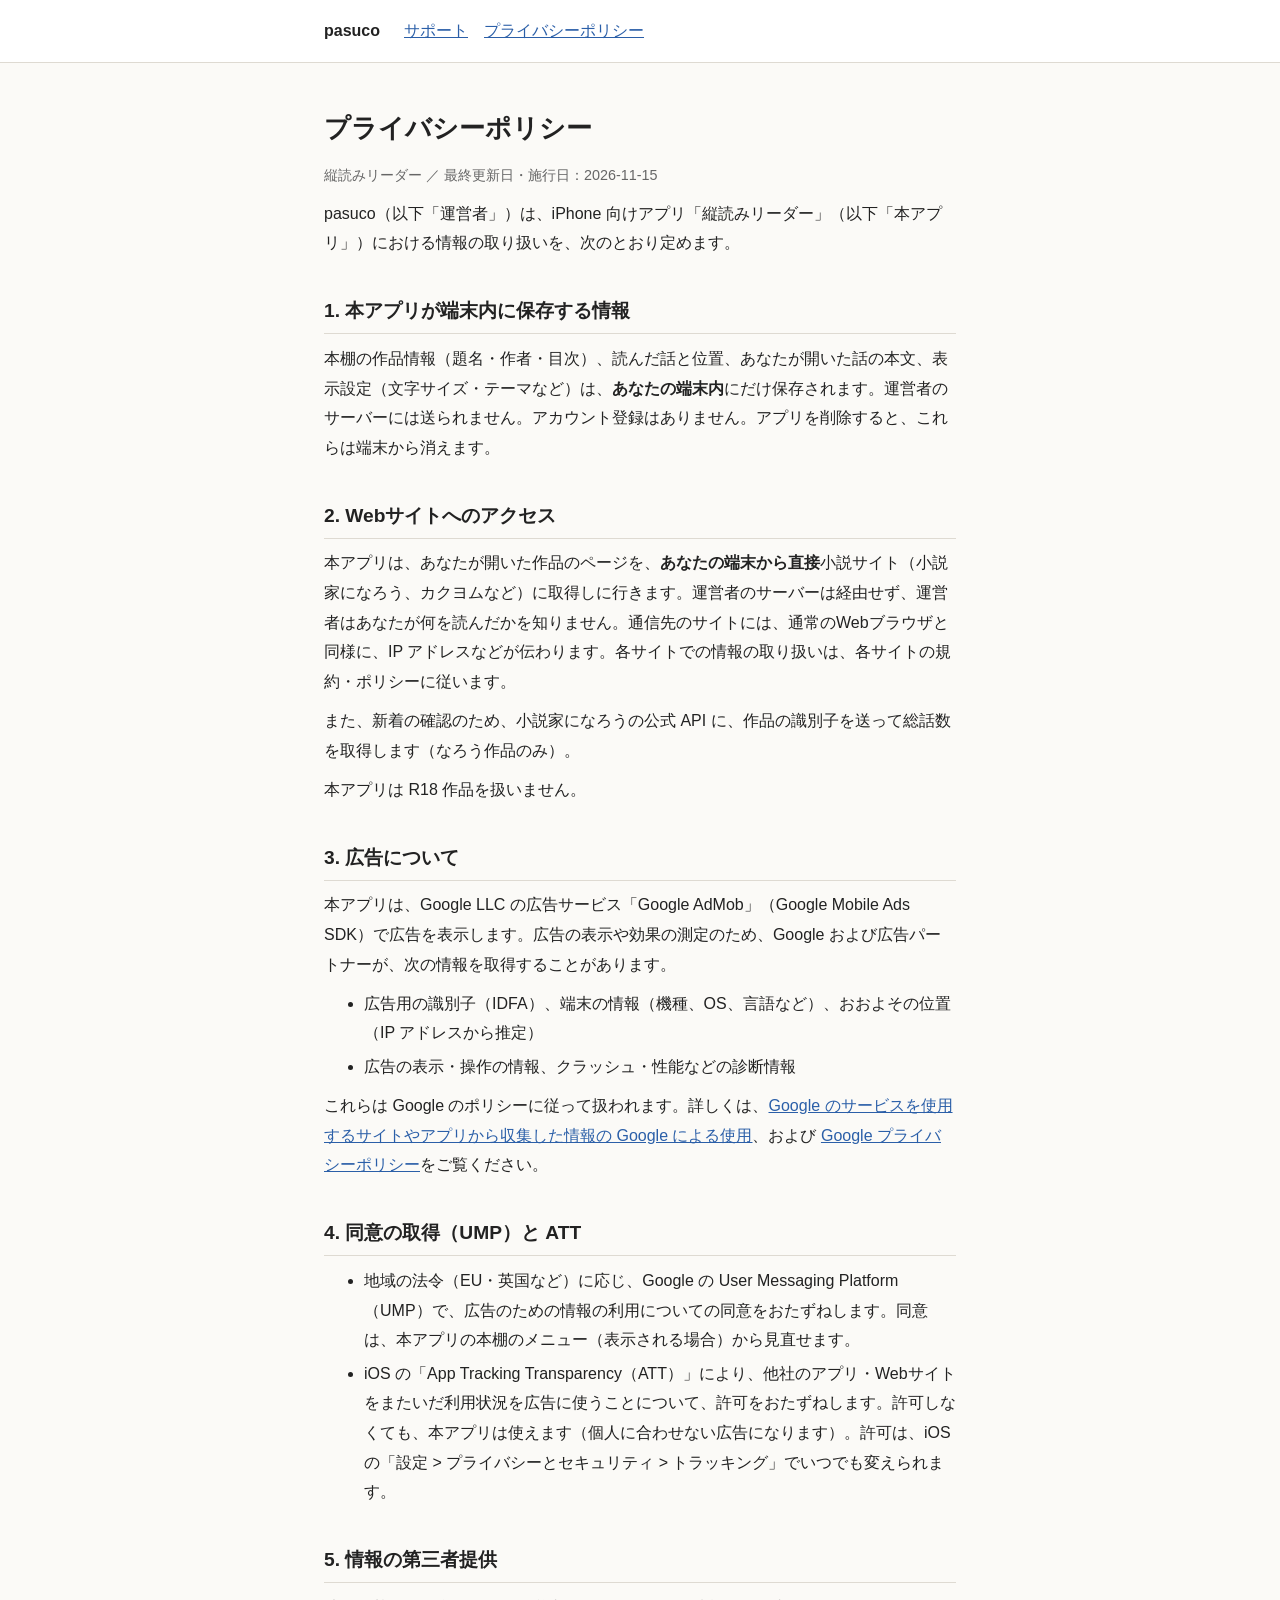
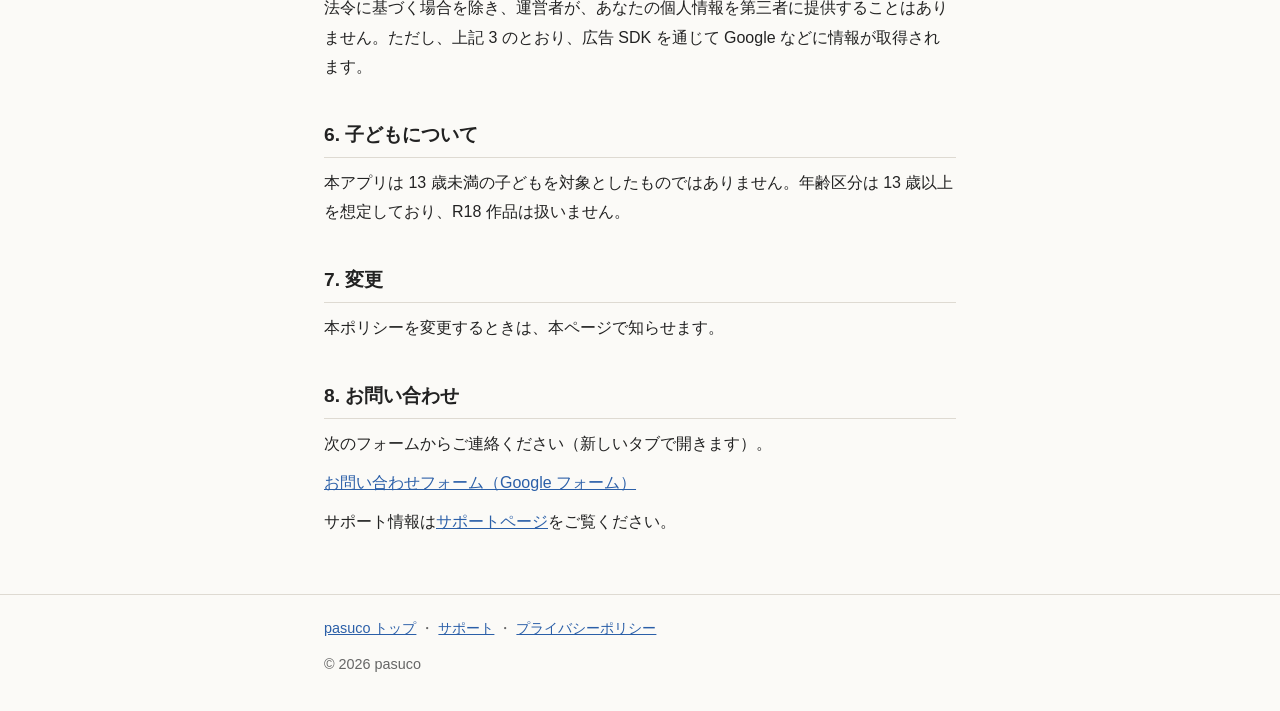
==== novel-reader/privacy/index.html @ cdd198d7 "静的サイトを追加（トップ・サポート・プライバシーポリシー・app-ads.txt） Co-Authored-By: Claude Sonnet 5.5 <noreply@anthropic.com>" ====
<!DOCTYPE html>
<html lang="ja">
<head>
<meta charset="utf-8">
<meta name="viewport" content="width=device-width, initial-scale=1">
<meta name="color-scheme" content="light dark">
<title>プライバシーポリシー - 縦読みリーダー</title>
<meta name="description" content="縦読みリーダーのプライバシーポリシー。">
<link rel="stylesheet" href="../../styles.css">
</head>
<body>
<header class="site"><div class="wrap">
<a class="brand" href="../../index.html">pasuco</a>
<nav><a href="../../novel-reader/support/">サポート</a><a href="../../novel-reader/privacy/">プライバシーポリシー</a></nav>
</div></header>
<main class="wrap">
<h1>プライバシーポリシー</h1>
<p class="meta">縦読みリーダー ／ 最終更新日・施行日：2026-11-15</p>

<p>pasuco（以下「運営者」）は、iPhone 向けアプリ「縦読みリーダー」（以下「本アプリ」）における情報の取り扱いを、次のとおり定めます。</p>

<h2>1. 本アプリが端末内に保存する情報</h2>
<p>本棚の作品情報（題名・作者・目次）、読んだ話と位置、あなたが開いた話の本文、表示設定（文字サイズ・テーマなど）は、<strong>あなたの端末内</strong>にだけ保存されます。運営者のサーバーには送られません。アカウント登録はありません。アプリを削除すると、これらは端末から消えます。</p>

<h2>2. Webサイトへのアクセス</h2>
<p>本アプリは、あなたが開いた作品のページを、<strong>あなたの端末から直接</strong>小説サイト（小説家になろう、カクヨムなど）に取得しに行きます。運営者のサーバーは経由せず、運営者はあなたが何を読んだかを知りません。通信先のサイトには、通常のWebブラウザと同様に、IP アドレスなどが伝わります。各サイトでの情報の取り扱いは、各サイトの規約・ポリシーに従います。</p>
<p>また、新着の確認のため、小説家になろうの公式 API に、作品の識別子を送って総話数を取得します（なろう作品のみ）。</p>
<p>本アプリは R18 作品を扱いません。</p>

<h2>3. 広告について</h2>
<p>本アプリは、Google LLC の広告サービス「Google AdMob」（Google Mobile Ads SDK）で広告を表示します。広告の表示や効果の測定のため、Google および広告パートナーが、次の情報を取得することがあります。</p>
<ul>
<li>広告用の識別子（IDFA）、端末の情報（機種、OS、言語など）、おおよその位置（IP アドレスから推定）</li>
<li>広告の表示・操作の情報、クラッシュ・性能などの診断情報</li>
</ul>
<p>これらは Google のポリシーに従って扱われます。詳しくは、<a href="https://policies.google.com/technologies/partner-sites" target="_blank" rel="noopener noreferrer">Google のサービスを使用するサイトやアプリから収集した情報の Google による使用</a>、および <a href="https://policies.google.com/privacy" target="_blank" rel="noopener noreferrer">Google プライバシーポリシー</a>をご覧ください。</p>

<h2>4. 同意の取得（UMP）と ATT</h2>
<ul>
<li>地域の法令（EU・英国など）に応じ、Google の User Messaging Platform（UMP）で、広告のための情報の利用についての同意をおたずねします。同意は、本アプリの本棚のメニュー（表示される場合）から見直せます。</li>
<li>iOS の「App Tracking Transparency（ATT）」により、他社のアプリ・Webサイトをまたいだ利用状況を広告に使うことについて、許可をおたずねします。許可しなくても、本アプリは使えます（個人に合わせない広告になります）。許可は、iOS の「設定 &gt; プライバシーとセキュリティ &gt; トラッキング」でいつでも変えられます。</li>
</ul>

<h2>5. 情報の第三者提供</h2>
<p>法令に基づく場合を除き、運営者が、あなたの個人情報を第三者に提供することはありません。ただし、上記 3 のとおり、広告 SDK を通じて Google などに情報が取得されます。</p>

<h2>6. 子どもについて</h2>
<p>本アプリは 13 歳未満の子どもを対象としたものではありません。年齢区分は 13 歳以上を想定しており、R18 作品は扱いません。</p>

<h2>7. 変更</h2>
<p>本ポリシーを変更するときは、本ページで知らせます。</p>

<h2>8. お問い合わせ</h2>
<p>次のフォームからご連絡ください（新しいタブで開きます）。</p>
<p><a href="https://docs.google.com/forms/d/e/1FAIpQLSeGbAbkDgbPJ3R5X0E_Kls02hlhzSCrILby9sFgOfRoCjpERg/viewform" target="_blank" rel="noopener noreferrer">お問い合わせフォーム（Google フォーム）</a></p>
<p>サポート情報は<a href="../support/">サポートページ</a>をご覧ください。</p>
</main>
<footer class="site"><div class="wrap">
<a href="../../index.html">pasuco トップ</a> ・ <a href="../../novel-reader/support/">サポート</a> ・ <a href="../../novel-reader/privacy/">プライバシーポリシー</a>
<p>&copy; 2026 pasuco</p>
</div></footer>
</body>
</html>
---- styles.css ----
:root {
  --bg: #fbfaf7;
  --fg: #222222;
  --muted: #666666;
  --accent: #2b5fa8;
  --border: #dedad2;
  --card: #ffffff;
}
@media (prefers-color-scheme: dark) {
  :root {
    --bg: #16171a;
    --fg: #e6e4df;
    --muted: #9a9892;
    --accent: #8db6f0;
    --border: #34363b;
    --card: #1e2024;
  }
}
* { box-sizing: border-box; }
html { -webkit-text-size-adjust: 100%; }
body {
  margin: 0;
  background: var(--bg);
  color: var(--fg);
  font-family: -apple-system, BlinkMacSystemFont, "Hiragino Sans", "Hiragino Kaku Gothic ProN", "Yu Gothic", Meiryo, sans-serif;
  line-height: 1.85;
  font-size: 16px;
}
.wrap { max-width: 42rem; margin: 0 auto; padding: 1.5rem 1.25rem 3rem; }
header.site { border-bottom: 1px solid var(--border); background: var(--card); }
header.site .wrap { padding-top: 1rem; padding-bottom: 1rem; display: flex; flex-wrap: wrap; gap: .5rem 1.5rem; align-items: baseline; }
header.site .brand { font-weight: 700; color: var(--fg); text-decoration: none; }
header.site nav a { margin-right: 1rem; }
a { color: var(--accent); }
h1 { font-size: 1.6rem; line-height: 1.4; margin: 1.5rem 0 1rem; }
h2 { font-size: 1.2rem; margin: 2.2rem 0 .6rem; padding-bottom: .3rem; border-bottom: 1px solid var(--border); }
h3 { font-size: 1.05rem; margin: 1.6rem 0 .4rem; }
p, ul, ol, dl { margin: .6rem 0; }
li { margin: .25rem 0; }
.lead { color: var(--muted); }
.card { background: var(--card); border: 1px solid var(--border); border-radius: 12px; padding: 1rem 1.25rem; margin: 1rem 0; }
.card h2, .card h3 { margin-top: 0; border: 0; padding: 0; }
.badge { display: inline-block; font-size: .8rem; color: var(--muted); border: 1px solid var(--border); border-radius: 999px; padding: 0 .7rem; }
.links { list-style: none; padding: 0; display: flex; flex-wrap: wrap; gap: .5rem 1.25rem; }
.meta { color: var(--muted); font-size: .9rem; }
details { background: var(--card); border: 1px solid var(--border); border-radius: 10px; padding: .6rem 1rem; margin: .7rem 0; }
summary { cursor: pointer; font-weight: 600; }
footer.site { border-top: 1px solid var(--border); color: var(--muted); font-size: .9rem; }
footer.site .wrap { padding-top: 1.2rem; padding-bottom: 1.5rem; }
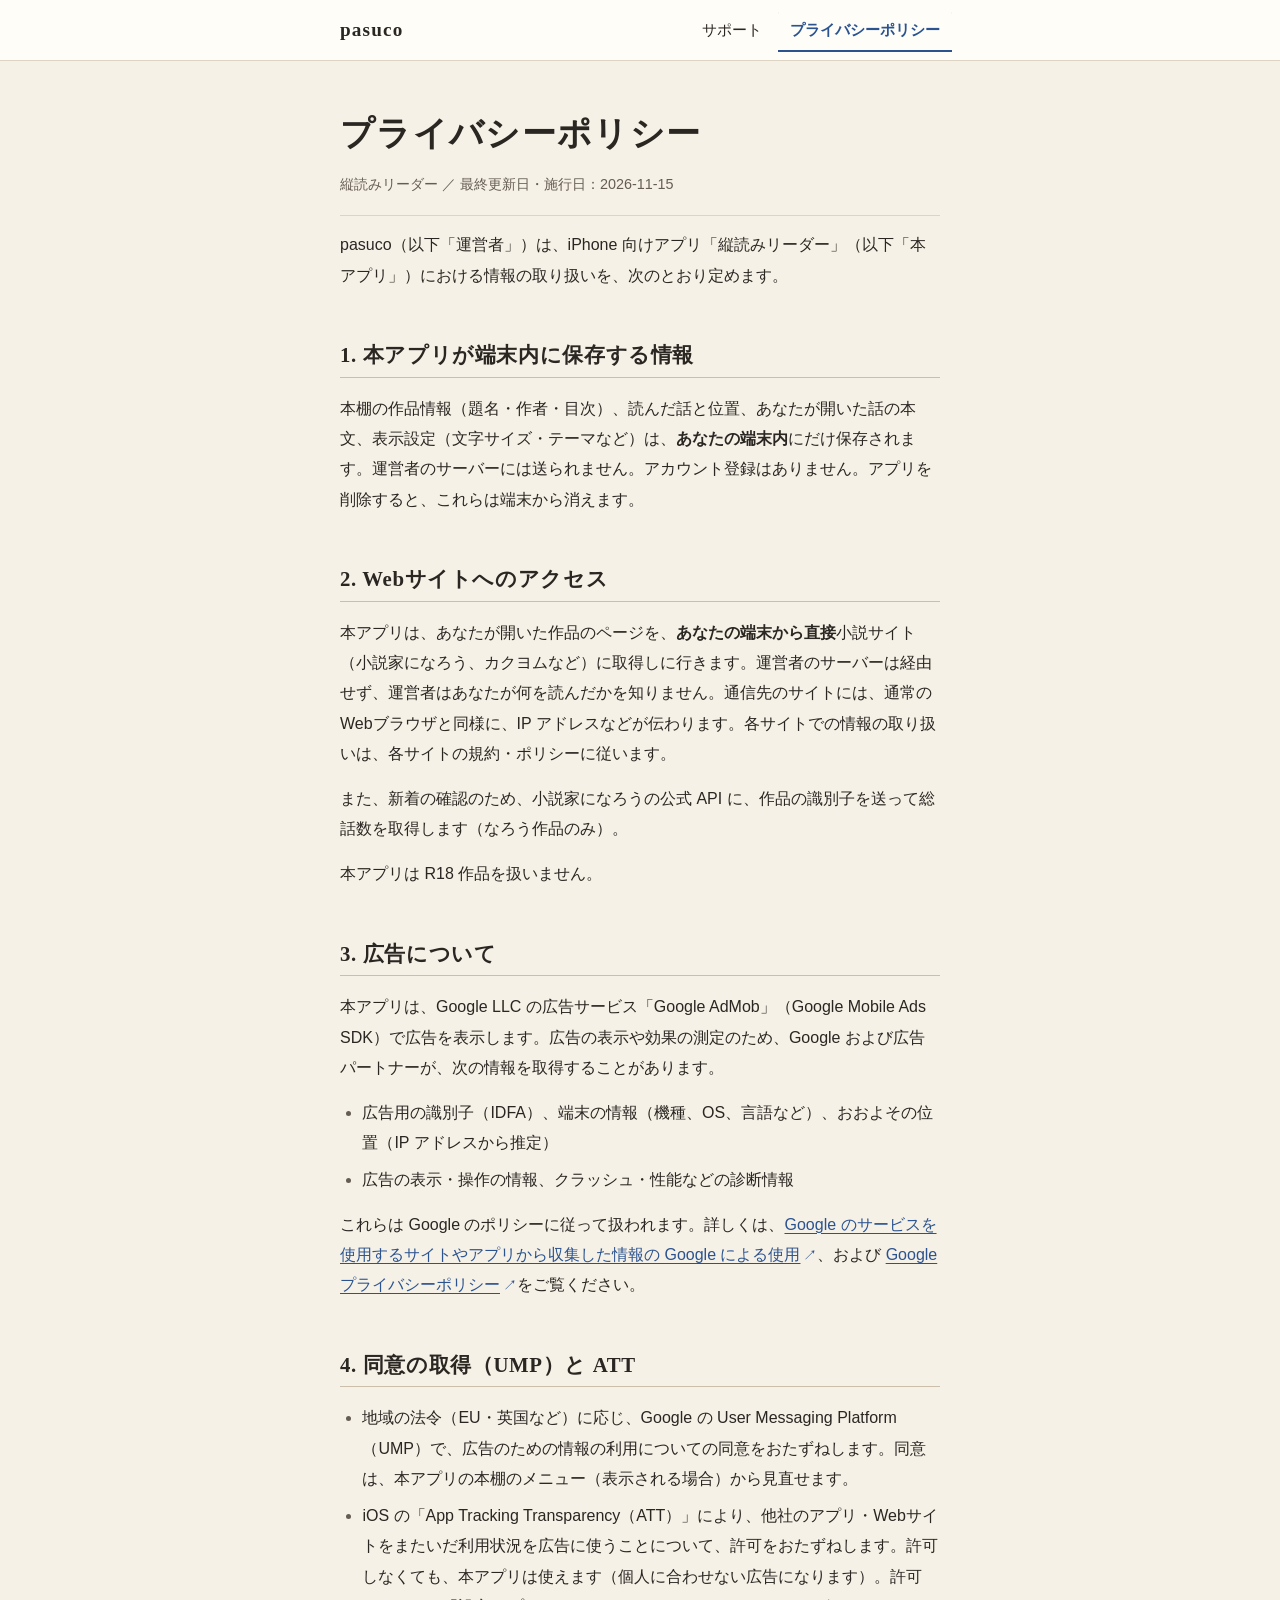
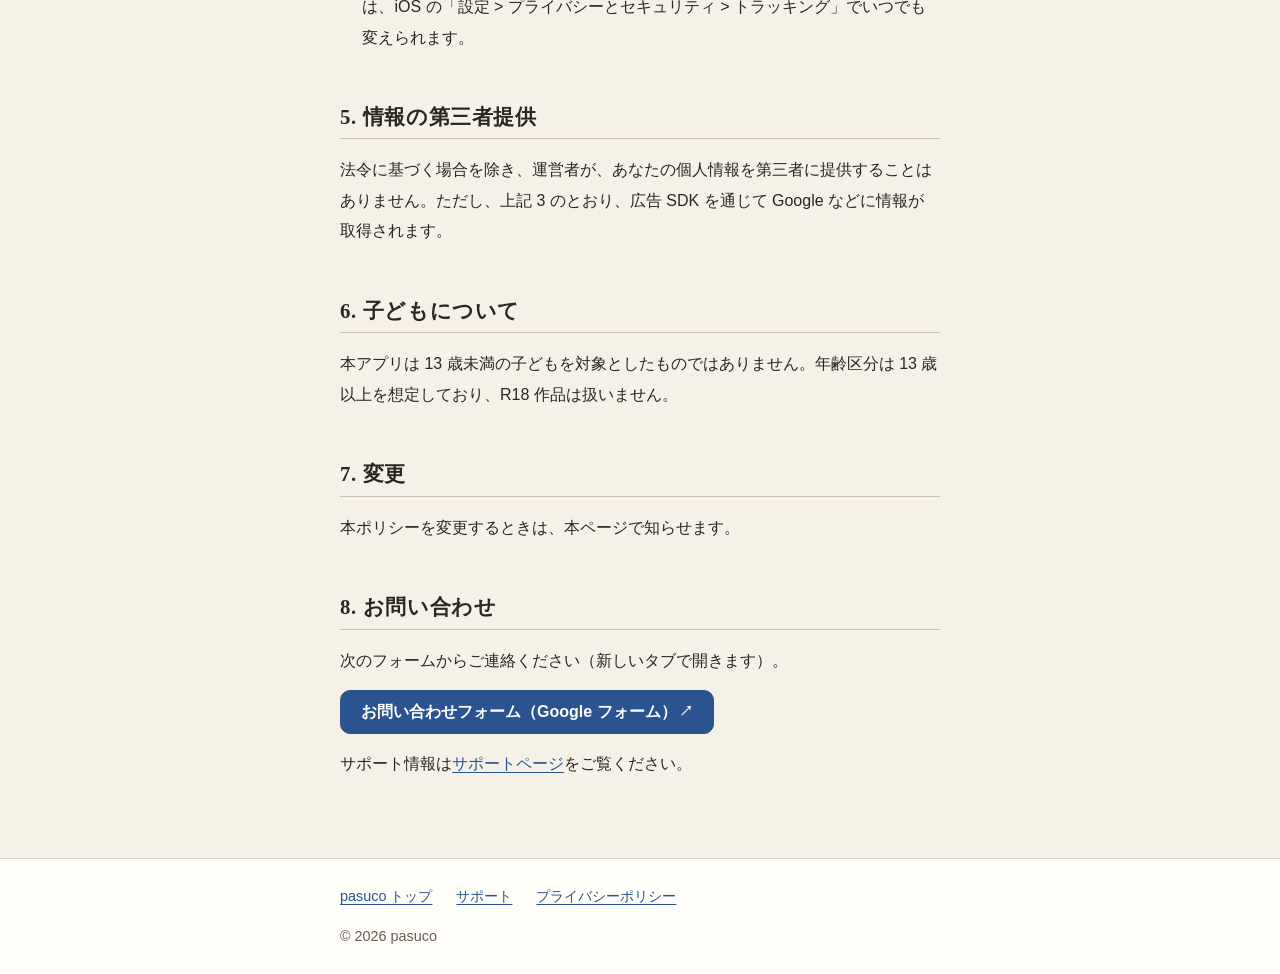
==== commit 35e60905: "サイトの見た目を整える（紙色のライト／ダーク配色、ナビ統一、FAQ・ボタン・フッターの階層化） - styles.css を全面的に整理：紙の色味のライトと暗色のダークを prefers-color-" ====
--- a/novel-reader/privacy/index.html
+++ b/novel-reader/privacy/index.html
@@ -4,6 +4,8 @@
 <meta charset="utf-8">
 <meta name="viewport" content="width=device-width, initial-scale=1">
 <meta name="color-scheme" content="light dark">
+<meta name="theme-color" content="#fffdf8" media="(prefers-color-scheme: light)">
+<meta name="theme-color" content="#1f2125" media="(prefers-color-scheme: dark)">
 <title>プライバシーポリシー - 縦読みリーダー</title>
 <meta name="description" content="縦読みリーダーのプライバシーポリシー。">
 <link rel="stylesheet" href="../../styles.css">
@@ -11,7 +13,7 @@
 <body>
 <header class="site"><div class="wrap">
 <a class="brand" href="../../index.html">pasuco</a>
-<nav><a href="../../novel-reader/support/">サポート</a><a href="../../novel-reader/privacy/">プライバシーポリシー</a></nav>
+<nav aria-label="メイン"><a href="../../novel-reader/support/">サポート</a><a href="../../novel-reader/privacy/" aria-current="page">プライバシーポリシー</a></nav>
 </div></header>
 <main class="wrap">
 <h1>プライバシーポリシー</h1>
@@ -52,11 +54,11 @@
 
 <h2>8. お問い合わせ</h2>
 <p>次のフォームからご連絡ください（新しいタブで開きます）。</p>
-<p><a href="https://docs.google.com/forms/d/e/1FAIpQLSeGbAbkDgbPJ3R5X0E_Kls02hlhzSCrILby9sFgOfRoCjpERg/viewform" target="_blank" rel="noopener noreferrer">お問い合わせフォーム（Google フォーム）</a></p>
+<p><a class="button" href="https://docs.google.com/forms/d/e/1FAIpQLSeGbAbkDgbPJ3R5X0E_Kls02hlhzSCrILby9sFgOfRoCjpERg/viewform" target="_blank" rel="noopener noreferrer">お問い合わせフォーム（Google フォーム）</a></p>
 <p>サポート情報は<a href="../support/">サポートページ</a>をご覧ください。</p>
 </main>
 <footer class="site"><div class="wrap">
-<a href="../../index.html">pasuco トップ</a> ・ <a href="../../novel-reader/support/">サポート</a> ・ <a href="../../novel-reader/privacy/">プライバシーポリシー</a>
+<nav aria-label="フッター"><a href="../../index.html">pasuco トップ</a><a href="../../novel-reader/support/">サポート</a><a href="../../novel-reader/privacy/" aria-current="page">プライバシーポリシー</a></nav>
 <p>&copy; 2026 pasuco</p>
 </div></footer>
 </body>
--- a/styles.css
+++ b/styles.css
@@ -1,49 +1,345 @@
+/* pasuco — 共通スタイル（ビルド不要・外部リソースなし） */
+
 :root {
-  --bg: #fbfaf7;
-  --fg: #222222;
-  --muted: #666666;
-  --accent: #2b5fa8;
-  --border: #dedad2;
-  --card: #ffffff;
-}
+  /* ライト：落ち着いた紙の色味 */
+  --bg: #f6f1e7;
+  --surface: #fffdf8;
+  --fg: #2a2622;
+  --muted: #655d54;
+  --accent: #2a5390;
+  --accent-hover: #1d3d6e;
+  --on-accent: #ffffff;
+  --border: #ddd4c3;
+  --rule: #cbbfa9;
+  --tint: #ece5d6;
+  --shadow: 0 1px 2px rgba(60, 45, 20, .06);
+
+  --serif: "Hiragino Mincho ProN", "Yu Mincho", YuMincho, "Noto Serif JP", serif;
+  --sans: -apple-system, BlinkMacSystemFont, "Hiragino Sans", "Hiragino Kaku Gothic ProN", "Yu Gothic", Meiryo, sans-serif;
+  --measure: 40rem;
+}
+
 @media (prefers-color-scheme: dark) {
   :root {
-    --bg: #16171a;
-    --fg: #e6e4df;
-    --muted: #9a9892;
-    --accent: #8db6f0;
-    --border: #34363b;
-    --card: #1e2024;
+    --bg: #17181b;
+    --surface: #1f2125;
+    --fg: #e7e3da;
+    --muted: #a8a49b;
+    --accent: #9dbdea;
+    --accent-hover: #bdd3f3;
+    --on-accent: #12161d;
+    --border: #33363c;
+    --rule: #454850;
+    --tint: #262930;
+    --shadow: none;
   }
 }
-* { box-sizing: border-box; }
-html { -webkit-text-size-adjust: 100%; }
+
+*, *::before, *::after { box-sizing: border-box; }
+
+html {
+  -webkit-text-size-adjust: 100%;
+  text-size-adjust: 100%;
+  scroll-padding-top: 1rem;
+}
+
 body {
   margin: 0;
+  min-height: 100vh;
+  min-height: 100dvh;
+  display: flex;
+  flex-direction: column;
   background: var(--bg);
   color: var(--fg);
-  font-family: -apple-system, BlinkMacSystemFont, "Hiragino Sans", "Hiragino Kaku Gothic ProN", "Yu Gothic", Meiryo, sans-serif;
-  line-height: 1.85;
-  font-size: 16px;
-}
-.wrap { max-width: 42rem; margin: 0 auto; padding: 1.5rem 1.25rem 3rem; }
-header.site { border-bottom: 1px solid var(--border); background: var(--card); }
-header.site .wrap { padding-top: 1rem; padding-bottom: 1rem; display: flex; flex-wrap: wrap; gap: .5rem 1.5rem; align-items: baseline; }
-header.site .brand { font-weight: 700; color: var(--fg); text-decoration: none; }
-header.site nav a { margin-right: 1rem; }
-a { color: var(--accent); }
-h1 { font-size: 1.6rem; line-height: 1.4; margin: 1.5rem 0 1rem; }
-h2 { font-size: 1.2rem; margin: 2.2rem 0 .6rem; padding-bottom: .3rem; border-bottom: 1px solid var(--border); }
-h3 { font-size: 1.05rem; margin: 1.6rem 0 .4rem; }
-p, ul, ol, dl { margin: .6rem 0; }
-li { margin: .25rem 0; }
-.lead { color: var(--muted); }
-.card { background: var(--card); border: 1px solid var(--border); border-radius: 12px; padding: 1rem 1.25rem; margin: 1rem 0; }
-.card h2, .card h3 { margin-top: 0; border: 0; padding: 0; }
-.badge { display: inline-block; font-size: .8rem; color: var(--muted); border: 1px solid var(--border); border-radius: 999px; padding: 0 .7rem; }
-.links { list-style: none; padding: 0; display: flex; flex-wrap: wrap; gap: .5rem 1.25rem; }
-.meta { color: var(--muted); font-size: .9rem; }
-details { background: var(--card); border: 1px solid var(--border); border-radius: 10px; padding: .6rem 1rem; margin: .7rem 0; }
-summary { cursor: pointer; font-weight: 600; }
-footer.site { border-top: 1px solid var(--border); color: var(--muted); font-size: .9rem; }
-footer.site .wrap { padding-top: 1.2rem; padding-bottom: 1.5rem; }
+  font-family: var(--sans);
+  font-size: 1rem;
+  line-height: 1.9;
+  font-feature-settings: "palt" 0;
+  overflow-wrap: anywhere;
+  line-break: strict;
+}
+
+main { flex: 1 0 auto; width: 100%; }
+
+.wrap {
+  max-width: var(--measure);
+  margin: 0 auto;
+  padding: 2rem 1.25rem 4rem;
+}
+
+/* ---------- リンク ---------- */
+
+a {
+  color: var(--accent);
+  text-decoration-thickness: 1px;
+  text-underline-offset: .2em;
+}
+a:hover { color: var(--accent-hover); text-decoration-thickness: 2px; }
+
+a:focus-visible,
+summary:focus-visible {
+  outline: 2px solid var(--accent);
+  outline-offset: 3px;
+  border-radius: 4px;
+}
+
+/* 新しいタブで開くリンクの目印 */
+a[target="_blank"]::after {
+  content: "↗";
+  display: inline-block;
+  margin-left: .2em;
+  font-size: .85em;
+  text-decoration: none;
+}
+
+/* ---------- ヘッダー ---------- */
+
+header.site {
+  background: var(--surface);
+  border-bottom: 1px solid var(--border);
+}
+header.site .wrap {
+  padding-top: .5rem;
+  padding-bottom: .5rem;
+  display: flex;
+  flex-wrap: wrap;
+  align-items: center;
+  justify-content: space-between;
+  gap: 0 1rem;
+}
+header.site .brand {
+  display: inline-flex;
+  align-items: center;
+  min-height: 2.75rem;
+  font-family: var(--serif);
+  font-size: 1.2rem;
+  font-weight: 700;
+  letter-spacing: .06em;
+  color: var(--fg);
+  text-decoration: none;
+}
+header.site nav {
+  display: flex;
+  flex-wrap: wrap;
+  gap: 0 .25rem;
+  margin: 0 -.75rem;
+}
+header.site nav a {
+  display: inline-flex;
+  align-items: center;
+  min-height: 2.75rem;
+  padding: 0 .75rem;
+  border-radius: 8px;
+  font-size: .95rem;
+  color: var(--fg);
+  text-decoration: none;
+}
+header.site nav a:hover { background: var(--tint); color: var(--fg); }
+header.site nav a[aria-current="page"] {
+  color: var(--accent);
+  font-weight: 600;
+  box-shadow: inset 0 -2px 0 var(--accent);
+  border-radius: 8px 8px 0 0;
+}
+
+/* ---------- 見出し・本文 ---------- */
+
+h1, h2, h3 { line-height: 1.5; font-feature-settings: "palt"; }
+
+h1 {
+  font-family: var(--serif);
+  font-size: clamp(1.6rem, 1.3rem + 1.6vw, 2.1rem);
+  font-weight: 700;
+  letter-spacing: .04em;
+  margin: 1rem 0 .75rem;
+}
+
+h2 {
+  font-family: var(--serif);
+  font-size: 1.3rem;
+  font-weight: 700;
+  letter-spacing: .03em;
+  margin: 3rem 0 1rem;
+  padding-bottom: .4rem;
+  border-bottom: 1px solid var(--rule);
+}
+
+h3 { font-size: 1.1rem; margin: 1.75rem 0 .5rem; }
+
+p, ul, ol, dl { margin: .9rem 0; }
+ul, ol { padding-left: 1.4em; }
+li { margin: .4rem 0; }
+li::marker { color: var(--muted); }
+strong { font-weight: 700; }
+
+.lead {
+  color: var(--muted);
+  font-size: 1.05rem;
+  margin-top: 0;
+}
+
+.meta {
+  color: var(--muted);
+  font-size: .9rem;
+  margin-top: 0;
+  padding-bottom: 1rem;
+  border-bottom: 1px solid var(--border);
+}
+
+/* ---------- カード ---------- */
+
+.card {
+  background: var(--surface);
+  border: 1px solid var(--border);
+  border-radius: 14px;
+  padding: 1.5rem;
+  margin: 1.25rem 0;
+  box-shadow: var(--shadow);
+}
+.card h2, .card h3 {
+  margin-top: 0;
+  border: 0;
+  padding: 0;
+  font-family: var(--serif);
+  font-size: 1.3rem;
+  letter-spacing: .04em;
+}
+.card > :last-child { margin-bottom: 0; }
+
+.badge {
+  display: inline-block;
+  font-size: .82rem;
+  line-height: 1.6;
+  color: var(--muted);
+  background: var(--tint);
+  border: 1px solid var(--border);
+  border-radius: 999px;
+  padding: .15rem .8rem;
+}
+
+.links {
+  list-style: none;
+  padding: 0;
+  display: flex;
+  flex-wrap: wrap;
+  gap: .6rem;
+  margin-top: 1.25rem;
+}
+.links li { margin: 0; }
+
+/* ---------- ボタン ---------- */
+
+.button {
+  display: inline-flex;
+  align-items: center;
+  justify-content: center;
+  min-height: 2.75rem;
+  padding: .45rem 1.25rem;
+  border: 1px solid var(--accent);
+  border-radius: 10px;
+  background: var(--accent);
+  color: var(--on-accent);
+  font-weight: 600;
+  line-height: 1.5;
+  text-align: center;
+  text-decoration: none;
+}
+.button:hover {
+  background: var(--accent-hover);
+  border-color: var(--accent-hover);
+  color: var(--on-accent);
+}
+.button.secondary {
+  background: transparent;
+  color: var(--accent);
+  border-color: var(--rule);
+}
+.button.secondary:hover {
+  background: var(--tint);
+  color: var(--accent-hover);
+  border-color: var(--accent);
+}
+
+/* ---------- FAQ ---------- */
+
+details {
+  background: var(--surface);
+  border: 1px solid var(--border);
+  border-radius: 12px;
+  margin: .75rem 0;
+  box-shadow: var(--shadow);
+}
+summary {
+  display: flex;
+  align-items: center;
+  gap: .75rem;
+  min-height: 3.25rem;
+  padding: .7rem 1.1rem;
+  cursor: pointer;
+  font-weight: 600;
+  line-height: 1.6;
+  list-style: none;
+  border-radius: 12px;
+}
+summary::-webkit-details-marker { display: none; }
+summary::after {
+  content: "";
+  flex: none;
+  width: .55rem;
+  height: .55rem;
+  margin-left: auto;
+  margin-right: .2rem;
+  border-right: 2px solid var(--muted);
+  border-bottom: 2px solid var(--muted);
+  transform: translateY(-25%) rotate(45deg);
+}
+details[open] > summary::after { transform: translateY(25%) rotate(-135deg); }
+summary:hover { background: var(--tint); }
+details[open] > summary {
+  border-bottom: 1px solid var(--border);
+  border-radius: 12px 12px 0 0;
+}
+details > :not(summary) { margin-left: 1.1rem; margin-right: 1.1rem; }
+details > :last-child { margin-bottom: 1rem; }
+
+/* ---------- フッター ---------- */
+
+footer.site {
+  background: var(--surface);
+  border-top: 1px solid var(--border);
+  color: var(--muted);
+  font-size: .9rem;
+}
+footer.site .wrap { padding-top: 1rem; padding-bottom: 1.5rem; }
+footer.site nav {
+  display: flex;
+  flex-wrap: wrap;
+  gap: 0 1.5rem;
+}
+footer.site nav a {
+  display: inline-flex;
+  align-items: center;
+  min-height: 2.75rem;
+}
+footer.site p { margin: .25rem 0 0; }
+
+/* ---------- 404 ---------- */
+
+.notfound { text-align: center; padding-top: 4rem; }
+.notfound .button { margin-top: 1rem; }
+
+/* ---------- 狭い画面 ---------- */
+
+@media (max-width: 30rem) {
+  .wrap { padding: 1.5rem 1rem 3rem; }
+  h2 { margin-top: 2.5rem; }
+  .card { padding: 1.25rem; }
+  .links .button, main > p > .button { width: 100%; }
+  .links li { flex: 1 1 100%; }
+}
+
+@media print {
+  header.site nav, footer.site nav { display: none; }
+  details { break-inside: avoid; }
+  body { background: #fff; color: #000; }
+}
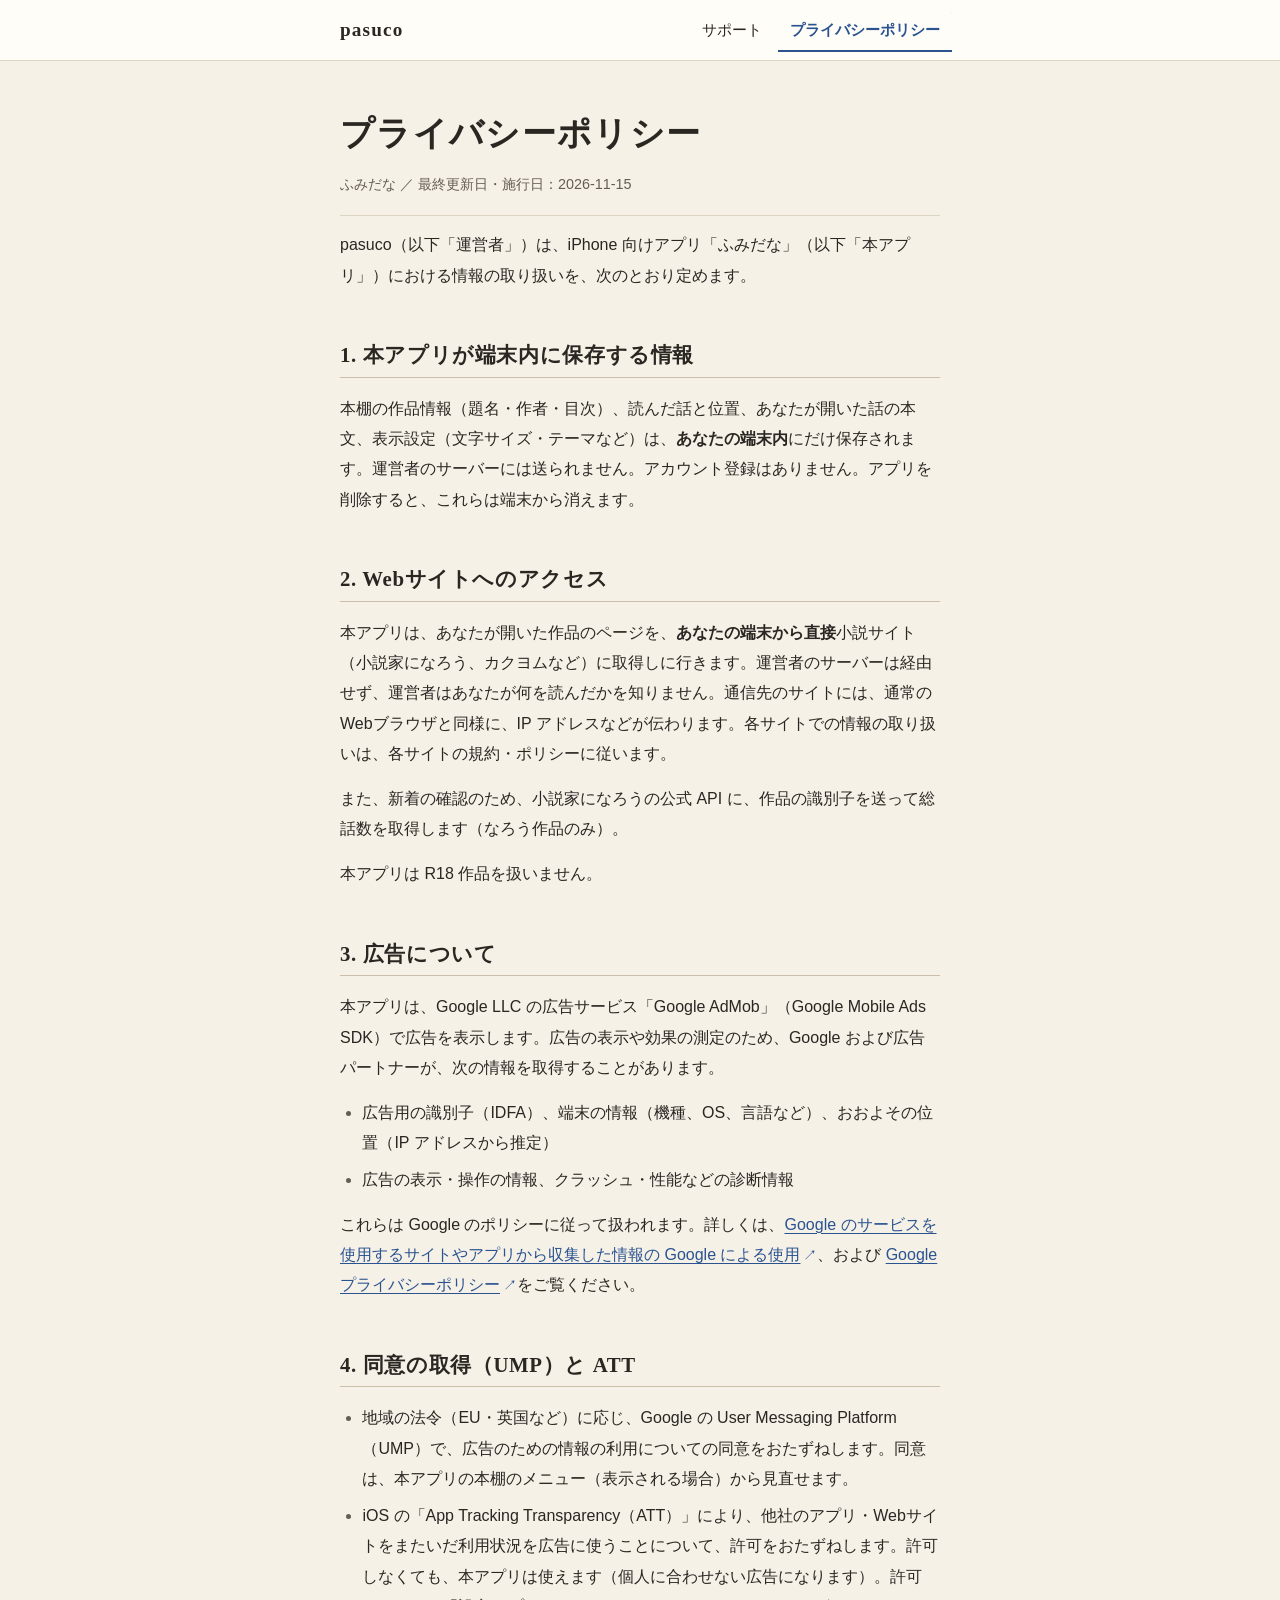
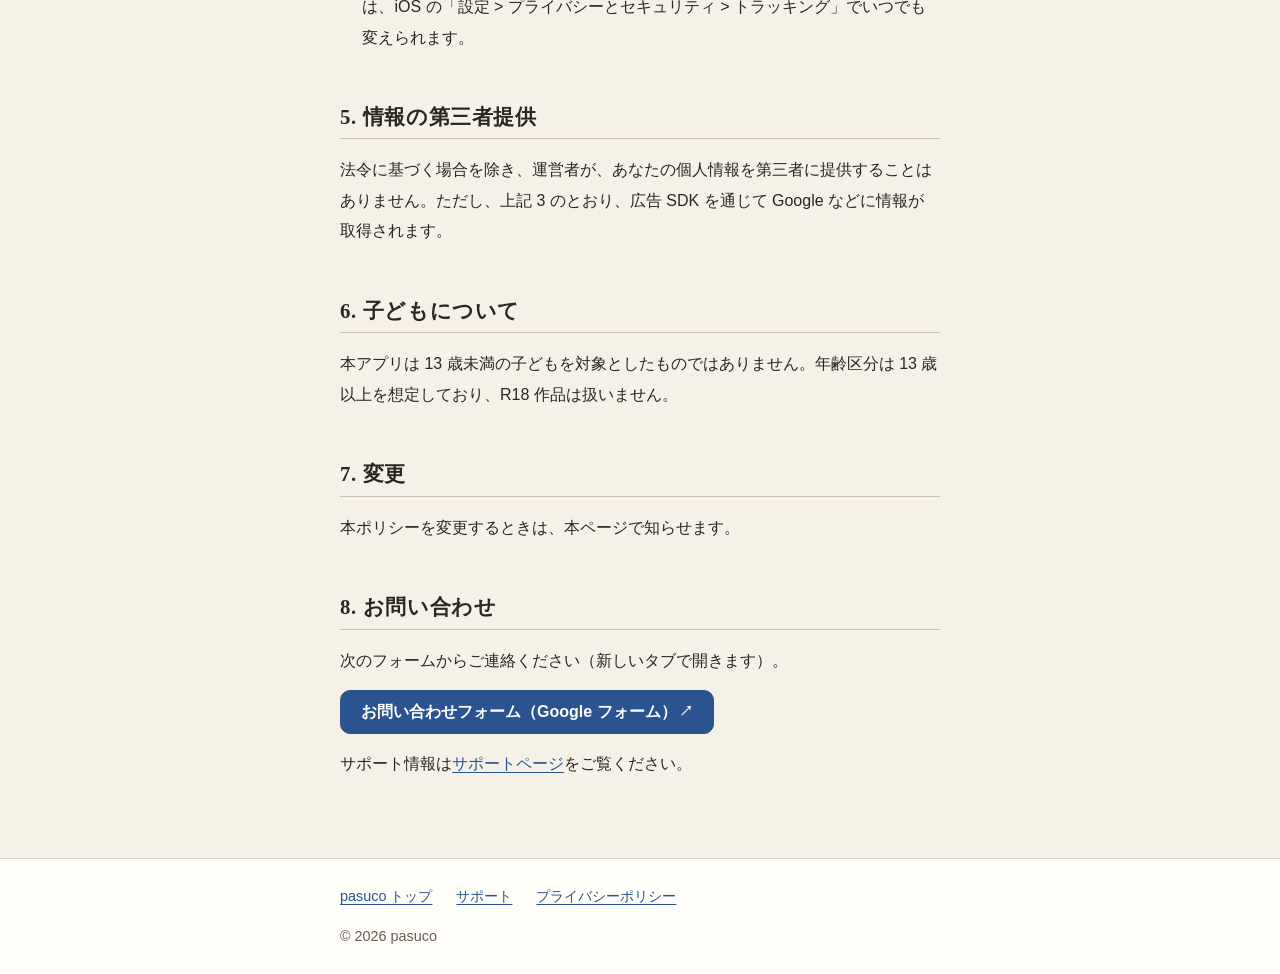
==== commit 31c6923b: "表示名を「ふみだな」に更新する サポート・プライバシーポリシー・トップ・README の 「縦読みリーダー」を「ふみだな」に直す。紹介文は 縦書き専用とは書かない。パスとポリシー本文は変えない。" ====
--- a/novel-reader/privacy/index.html
+++ b/novel-reader/privacy/index.html
@@ -6,8 +6,8 @@
 <meta name="color-scheme" content="light dark">
 <meta name="theme-color" content="#fffdf8" media="(prefers-color-scheme: light)">
 <meta name="theme-color" content="#1f2125" media="(prefers-color-scheme: dark)">
-<title>プライバシーポリシー - 縦読みリーダー</title>
-<meta name="description" content="縦読みリーダーのプライバシーポリシー。">
+<title>プライバシーポリシー - ふみだな - Web小説リーダー</title>
+<meta name="description" content="ふみだなのプライバシーポリシー。">
 <link rel="stylesheet" href="../../styles.css">
 </head>
 <body>
@@ -17,9 +17,9 @@
 </div></header>
 <main class="wrap">
 <h1>プライバシーポリシー</h1>
-<p class="meta">縦読みリーダー ／ 最終更新日・施行日：2026-11-15</p>
+<p class="meta">ふみだな ／ 最終更新日・施行日：2026-11-15</p>
 
-<p>pasuco（以下「運営者」）は、iPhone 向けアプリ「縦読みリーダー」（以下「本アプリ」）における情報の取り扱いを、次のとおり定めます。</p>
+<p>pasuco（以下「運営者」）は、iPhone 向けアプリ「ふみだな」（以下「本アプリ」）における情報の取り扱いを、次のとおり定めます。</p>
 
 <h2>1. 本アプリが端末内に保存する情報</h2>
 <p>本棚の作品情報（題名・作者・目次）、読んだ話と位置、あなたが開いた話の本文、表示設定（文字サイズ・テーマなど）は、<strong>あなたの端末内</strong>にだけ保存されます。運営者のサーバーには送られません。アカウント登録はありません。アプリを削除すると、これらは端末から消えます。</p>
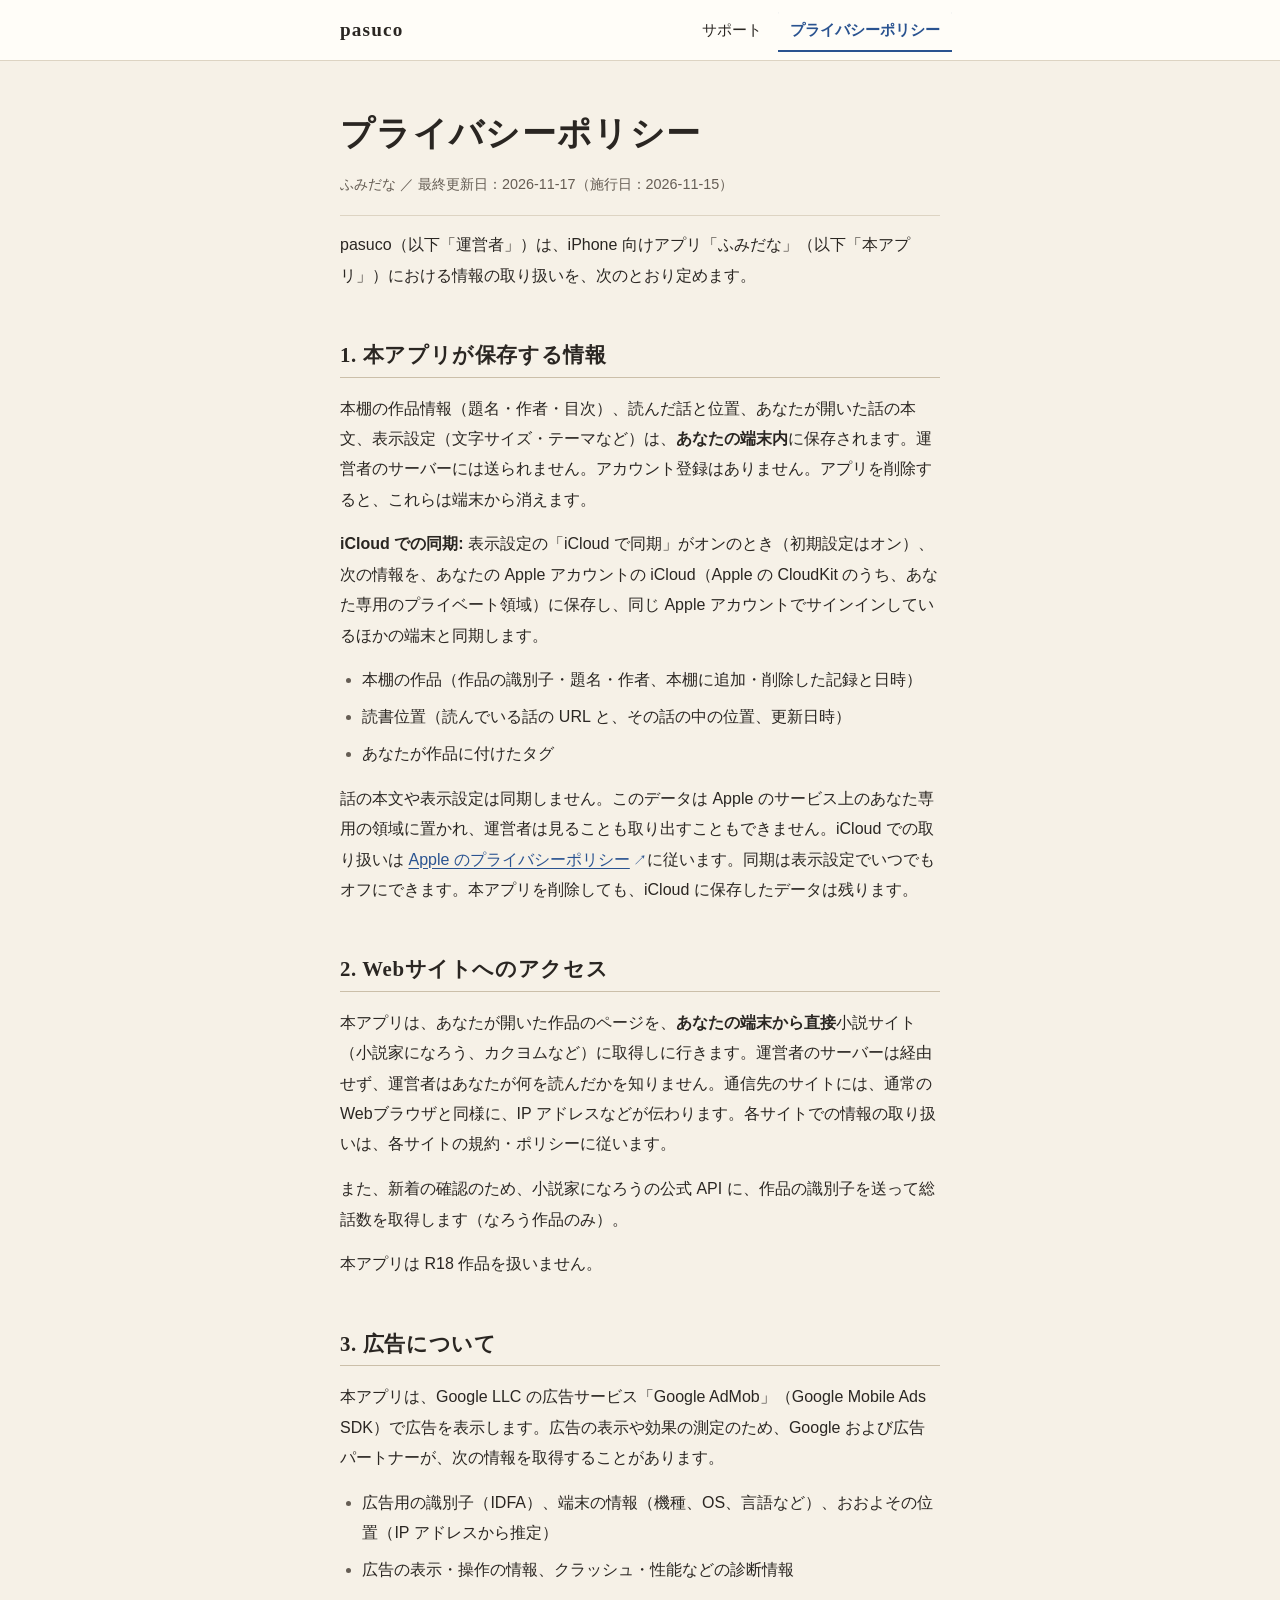
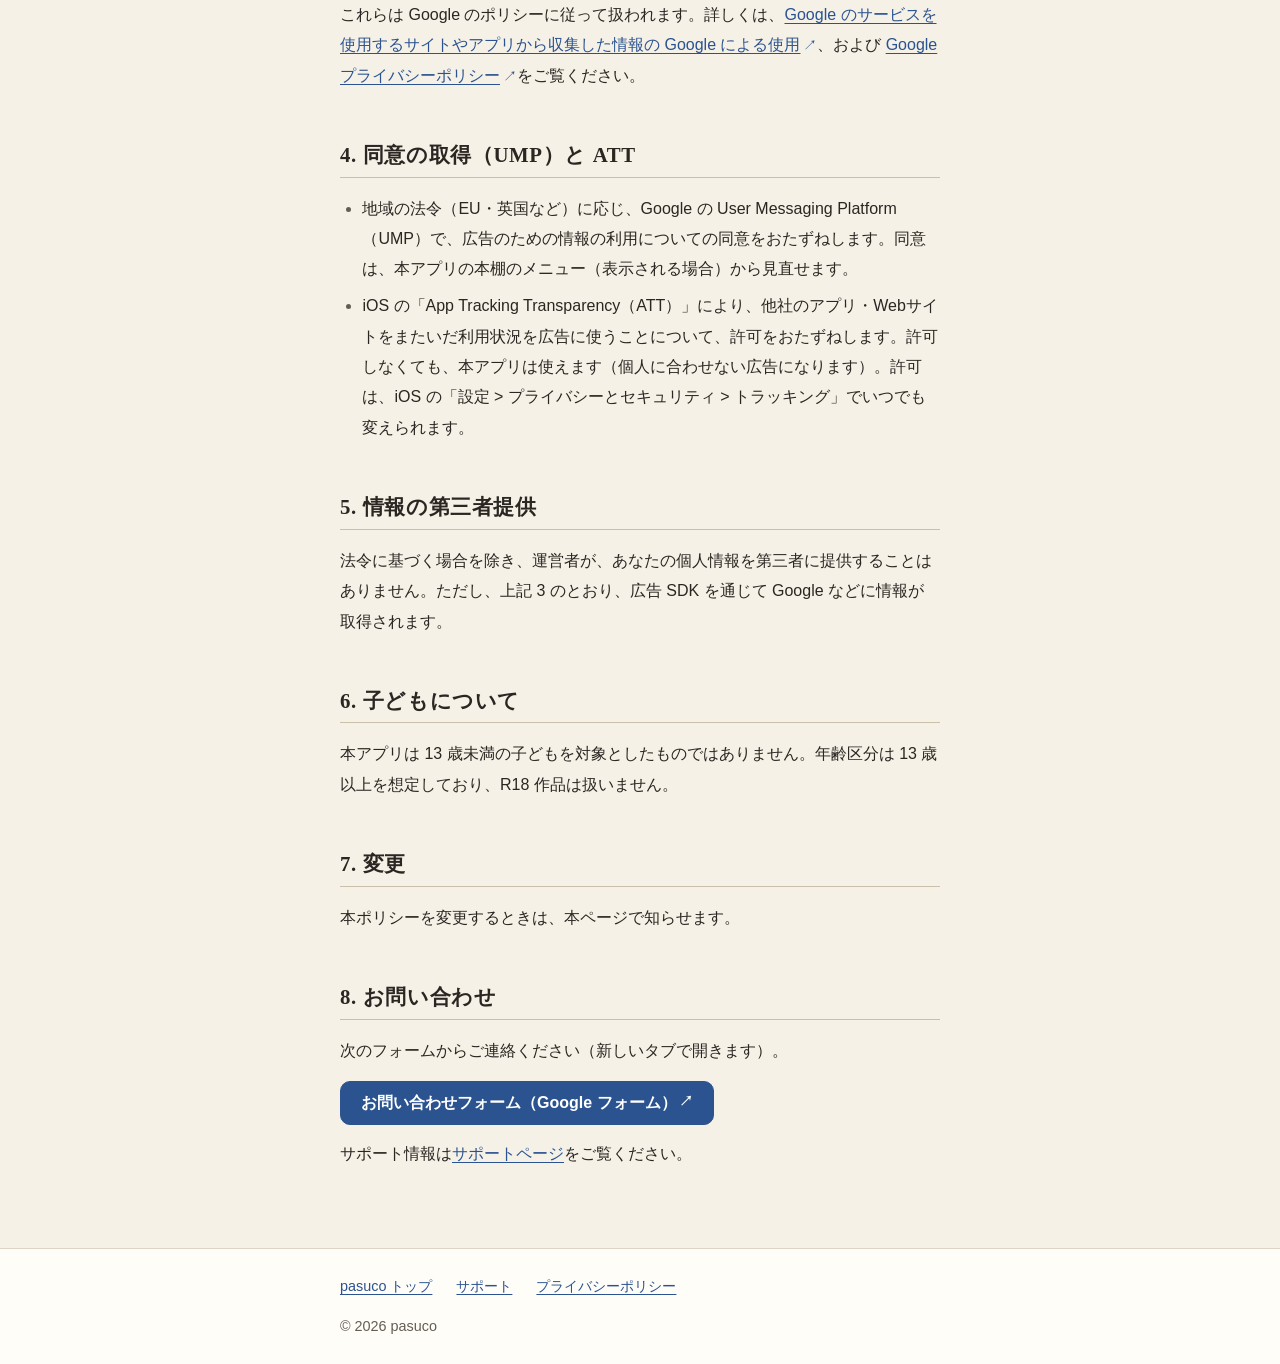
==== commit 7b87aa69: "プライバシーポリシーに iCloud での同期（同期する情報・オフにする方法）を追記する Co-Authored-By: Claude Opus 5.5 <noreply@anthropic.com>" ====
--- a/novel-reader/privacy/index.html
+++ b/novel-reader/privacy/index.html
@@ -17,12 +17,19 @@
 </div></header>
 <main class="wrap">
 <h1>プライバシーポリシー</h1>
-<p class="meta">ふみだな ／ 最終更新日・施行日：2026-11-15</p>
+<p class="meta">ふみだな ／ 最終更新日：2026-11-17（施行日：2026-11-15）</p>
 
 <p>pasuco（以下「運営者」）は、iPhone 向けアプリ「ふみだな」（以下「本アプリ」）における情報の取り扱いを、次のとおり定めます。</p>
 
-<h2>1. 本アプリが端末内に保存する情報</h2>
-<p>本棚の作品情報（題名・作者・目次）、読んだ話と位置、あなたが開いた話の本文、表示設定（文字サイズ・テーマなど）は、<strong>あなたの端末内</strong>にだけ保存されます。運営者のサーバーには送られません。アカウント登録はありません。アプリを削除すると、これらは端末から消えます。</p>
+<h2>1. 本アプリが保存する情報</h2>
+<p>本棚の作品情報（題名・作者・目次）、読んだ話と位置、あなたが開いた話の本文、表示設定（文字サイズ・テーマなど）は、<strong>あなたの端末内</strong>に保存されます。運営者のサーバーには送られません。アカウント登録はありません。アプリを削除すると、これらは端末から消えます。</p>
+<p><strong>iCloud での同期:</strong> 表示設定の「iCloud で同期」がオンのとき（初期設定はオン）、次の情報を、あなたの Apple アカウントの iCloud（Apple の CloudKit のうち、あなた専用のプライベート領域）に保存し、同じ Apple アカウントでサインインしているほかの端末と同期します。</p>
+<ul>
+<li>本棚の作品（作品の識別子・題名・作者、本棚に追加・削除した記録と日時）</li>
+<li>読書位置（読んでいる話の URL と、その話の中の位置、更新日時）</li>
+<li>あなたが作品に付けたタグ</li>
+</ul>
+<p>話の本文や表示設定は同期しません。このデータは Apple のサービス上のあなた専用の領域に置かれ、運営者は見ることも取り出すこともできません。iCloud での取り扱いは <a href="https://www.apple.com/jp/legal/privacy/" target="_blank" rel="noopener noreferrer">Apple のプライバシーポリシー</a>に従います。同期は表示設定でいつでもオフにできます。本アプリを削除しても、iCloud に保存したデータは残ります。</p>
 
 <h2>2. Webサイトへのアクセス</h2>
 <p>本アプリは、あなたが開いた作品のページを、<strong>あなたの端末から直接</strong>小説サイト（小説家になろう、カクヨムなど）に取得しに行きます。運営者のサーバーは経由せず、運営者はあなたが何を読んだかを知りません。通信先のサイトには、通常のWebブラウザと同様に、IP アドレスなどが伝わります。各サイトでの情報の取り扱いは、各サイトの規約・ポリシーに従います。</p>
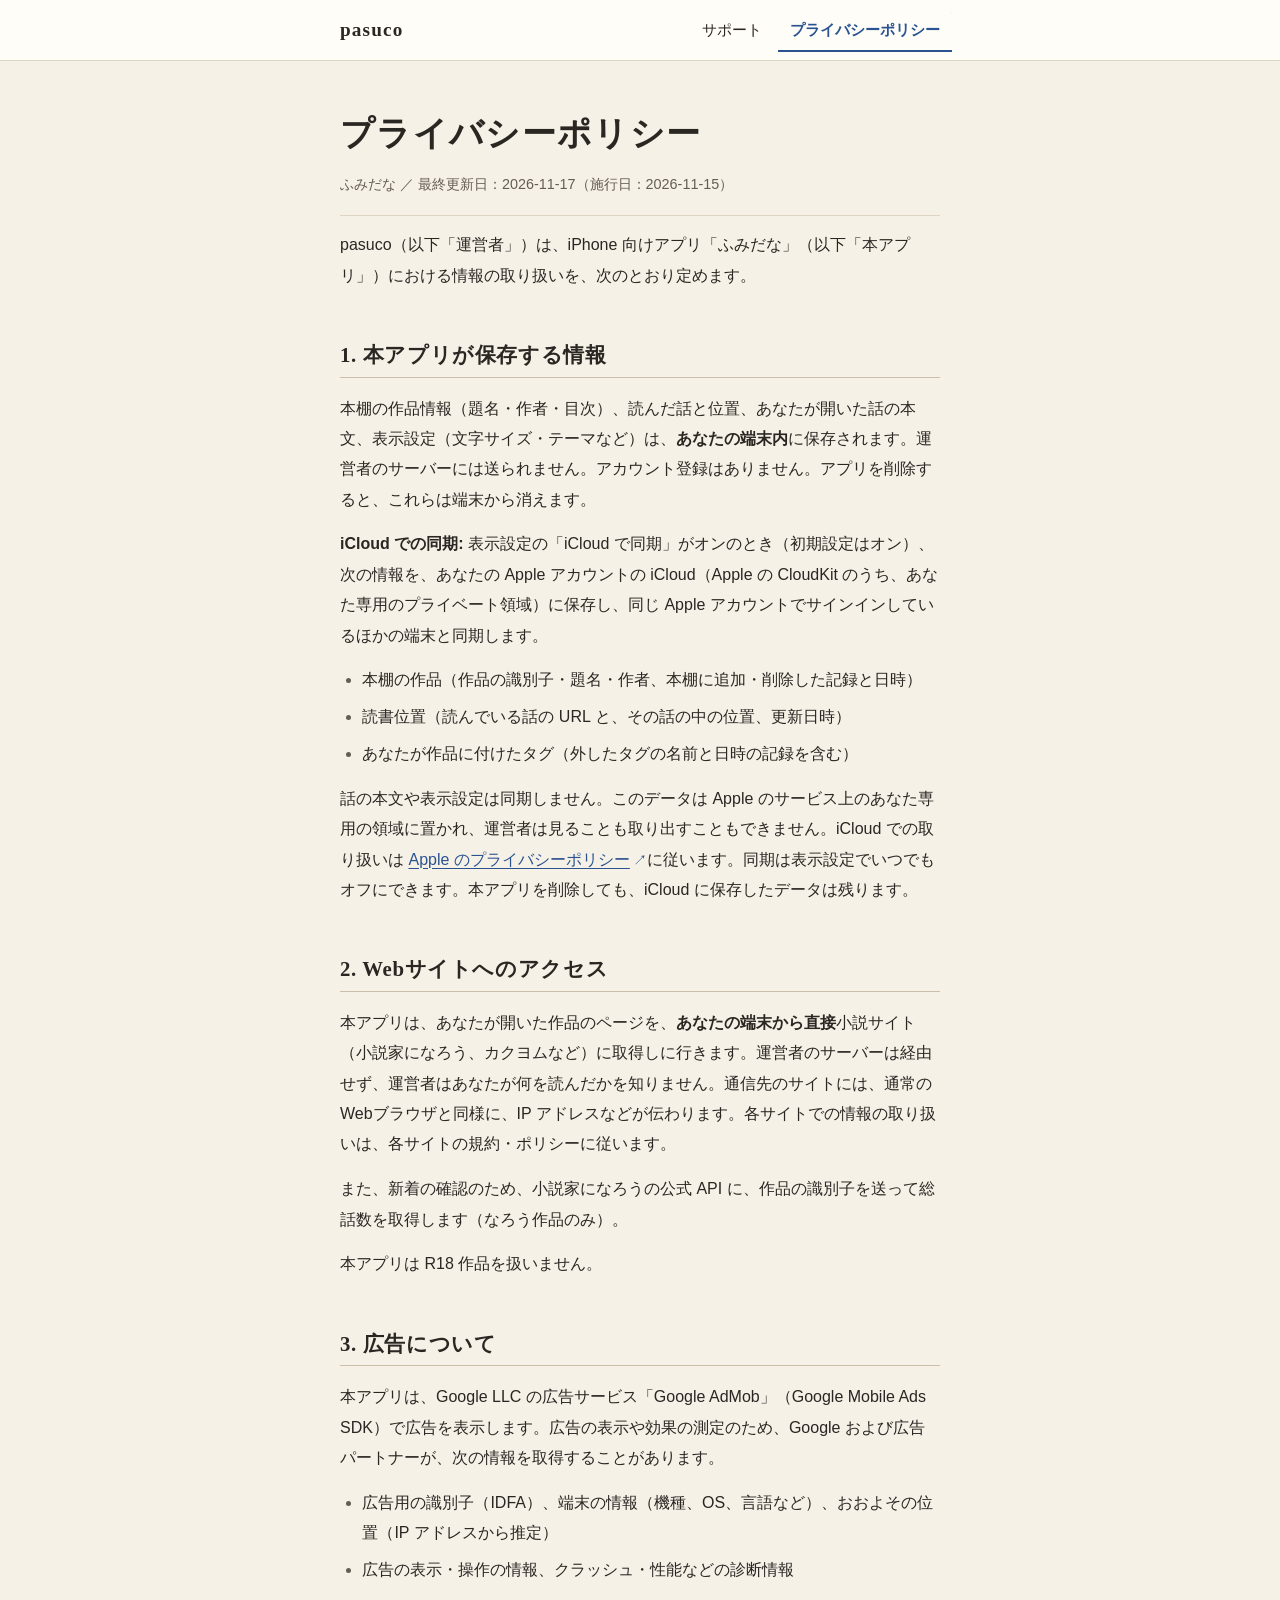
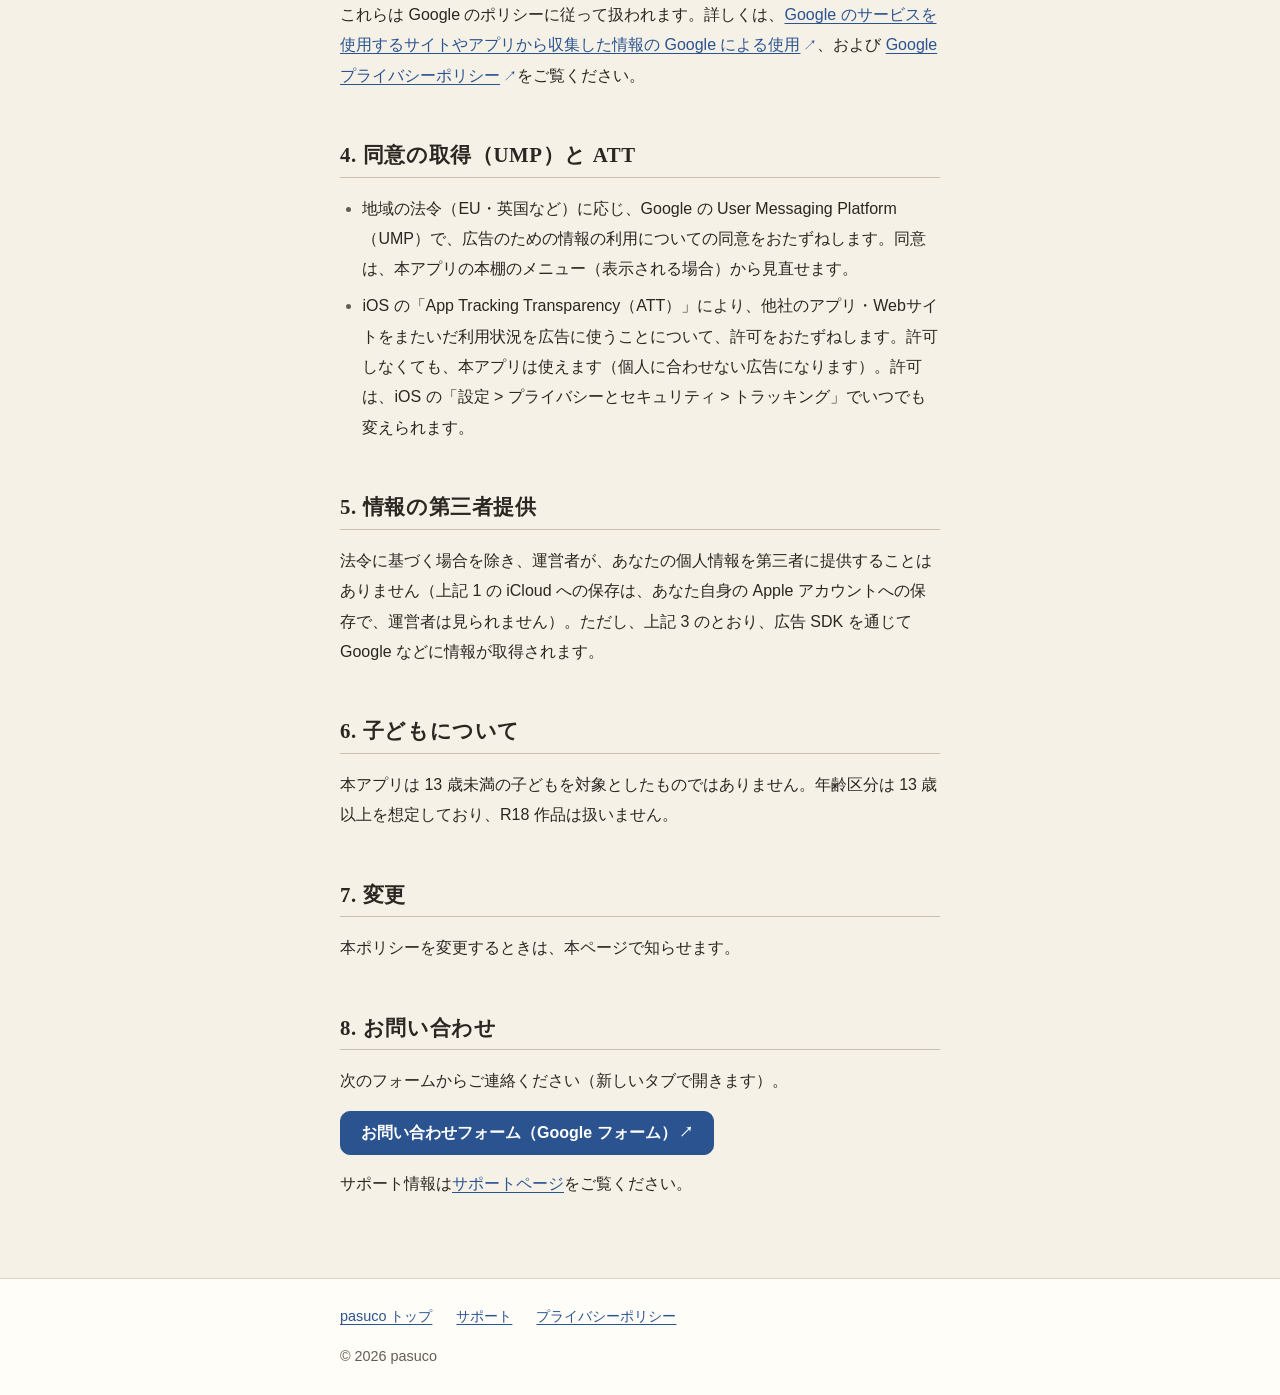
==== commit 0458008c: "サポートページのデータの消し方に iCloud 同期を追記し、ポリシーのタグと第三者提供の記述を補う（レビュー指摘） Co-Authored-By: Claude Opus 5.5 <noreply@" ====
--- a/novel-reader/privacy/index.html
+++ b/novel-reader/privacy/index.html
@@ -27,7 +27,7 @@
 <ul>
 <li>本棚の作品（作品の識別子・題名・作者、本棚に追加・削除した記録と日時）</li>
 <li>読書位置（読んでいる話の URL と、その話の中の位置、更新日時）</li>
-<li>あなたが作品に付けたタグ</li>
+<li>あなたが作品に付けたタグ（外したタグの名前と日時の記録を含む）</li>
 </ul>
 <p>話の本文や表示設定は同期しません。このデータは Apple のサービス上のあなた専用の領域に置かれ、運営者は見ることも取り出すこともできません。iCloud での取り扱いは <a href="https://www.apple.com/jp/legal/privacy/" target="_blank" rel="noopener noreferrer">Apple のプライバシーポリシー</a>に従います。同期は表示設定でいつでもオフにできます。本アプリを削除しても、iCloud に保存したデータは残ります。</p>
 
@@ -51,7 +51,7 @@
 </ul>
 
 <h2>5. 情報の第三者提供</h2>
-<p>法令に基づく場合を除き、運営者が、あなたの個人情報を第三者に提供することはありません。ただし、上記 3 のとおり、広告 SDK を通じて Google などに情報が取得されます。</p>
+<p>法令に基づく場合を除き、運営者が、あなたの個人情報を第三者に提供することはありません（上記 1 の iCloud への保存は、あなた自身の Apple アカウントへの保存で、運営者は見られません）。ただし、上記 3 のとおり、広告 SDK を通じて Google などに情報が取得されます。</p>
 
 <h2>6. 子どもについて</h2>
 <p>本アプリは 13 歳未満の子どもを対象としたものではありません。年齢区分は 13 歳以上を想定しており、R18 作品は扱いません。</p>
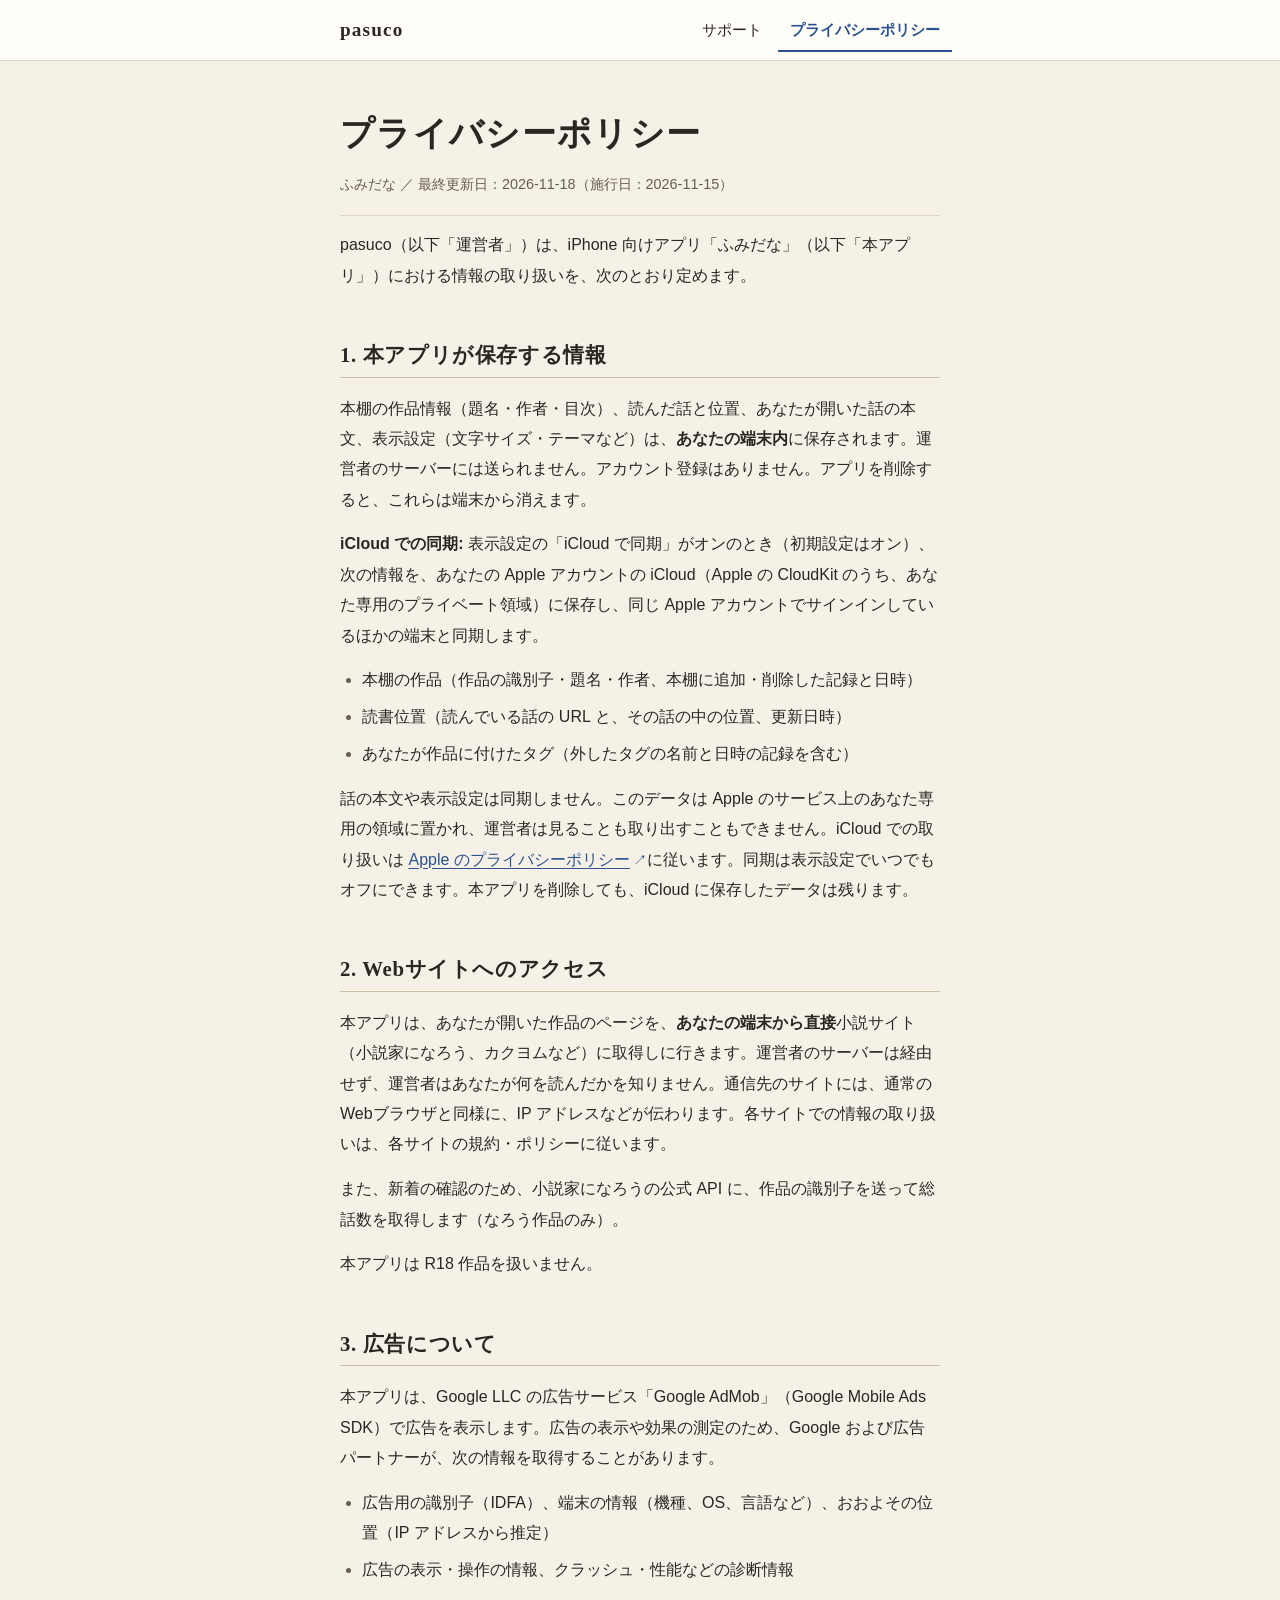
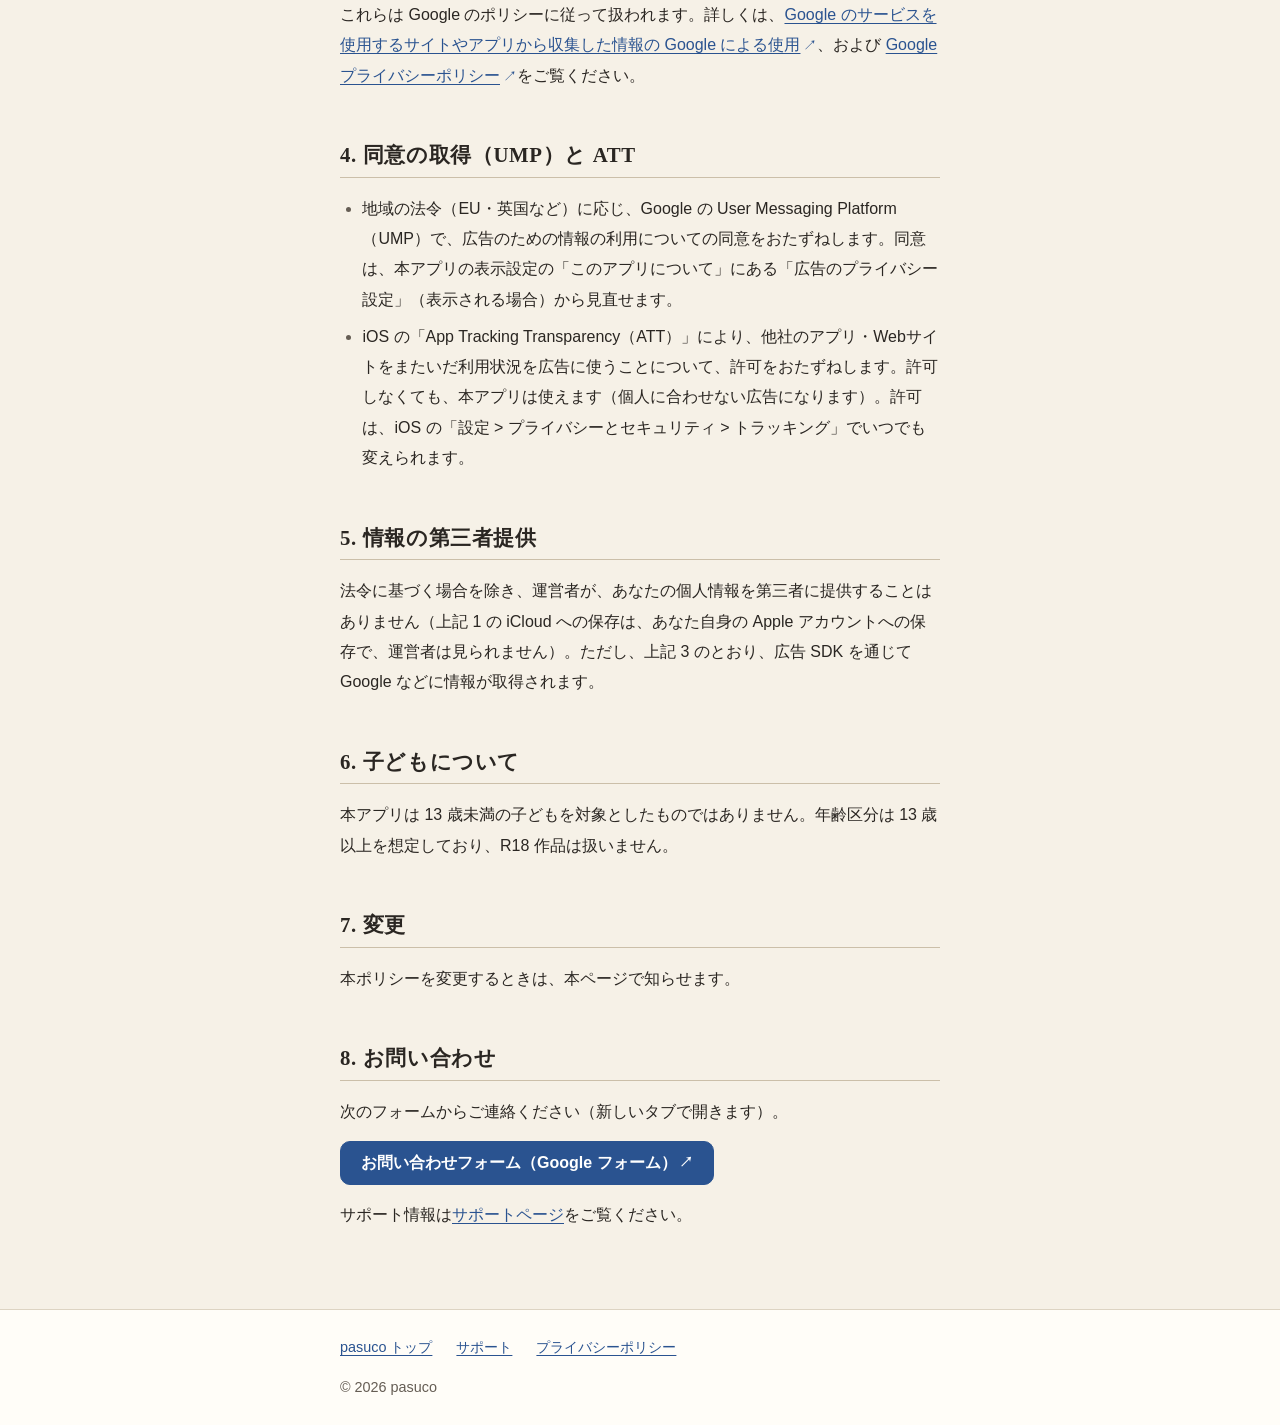
==== commit e25e423b: "プライバシーポリシー: 広告の同意の見直し先を表示設定に直す アプリで「広告のプライバシー設定」を本棚のメニューから表示設定の「このアプリについて」へ移したため。  Co-Authored-By: C" ====
--- a/novel-reader/privacy/index.html
+++ b/novel-reader/privacy/index.html
@@ -17,7 +17,7 @@
 </div></header>
 <main class="wrap">
 <h1>プライバシーポリシー</h1>
-<p class="meta">ふみだな ／ 最終更新日：2026-11-17（施行日：2026-11-15）</p>
+<p class="meta">ふみだな ／ 最終更新日：2026-11-18（施行日：2026-11-15）</p>
 
 <p>pasuco（以下「運営者」）は、iPhone 向けアプリ「ふみだな」（以下「本アプリ」）における情報の取り扱いを、次のとおり定めます。</p>
 
@@ -46,7 +46,7 @@
 
 <h2>4. 同意の取得（UMP）と ATT</h2>
 <ul>
-<li>地域の法令（EU・英国など）に応じ、Google の User Messaging Platform（UMP）で、広告のための情報の利用についての同意をおたずねします。同意は、本アプリの本棚のメニュー（表示される場合）から見直せます。</li>
+<li>地域の法令（EU・英国など）に応じ、Google の User Messaging Platform（UMP）で、広告のための情報の利用についての同意をおたずねします。同意は、本アプリの表示設定の「このアプリについて」にある「広告のプライバシー設定」（表示される場合）から見直せます。</li>
 <li>iOS の「App Tracking Transparency（ATT）」により、他社のアプリ・Webサイトをまたいだ利用状況を広告に使うことについて、許可をおたずねします。許可しなくても、本アプリは使えます（個人に合わせない広告になります）。許可は、iOS の「設定 &gt; プライバシーとセキュリティ &gt; トラッキング」でいつでも変えられます。</li>
 </ul>
 
